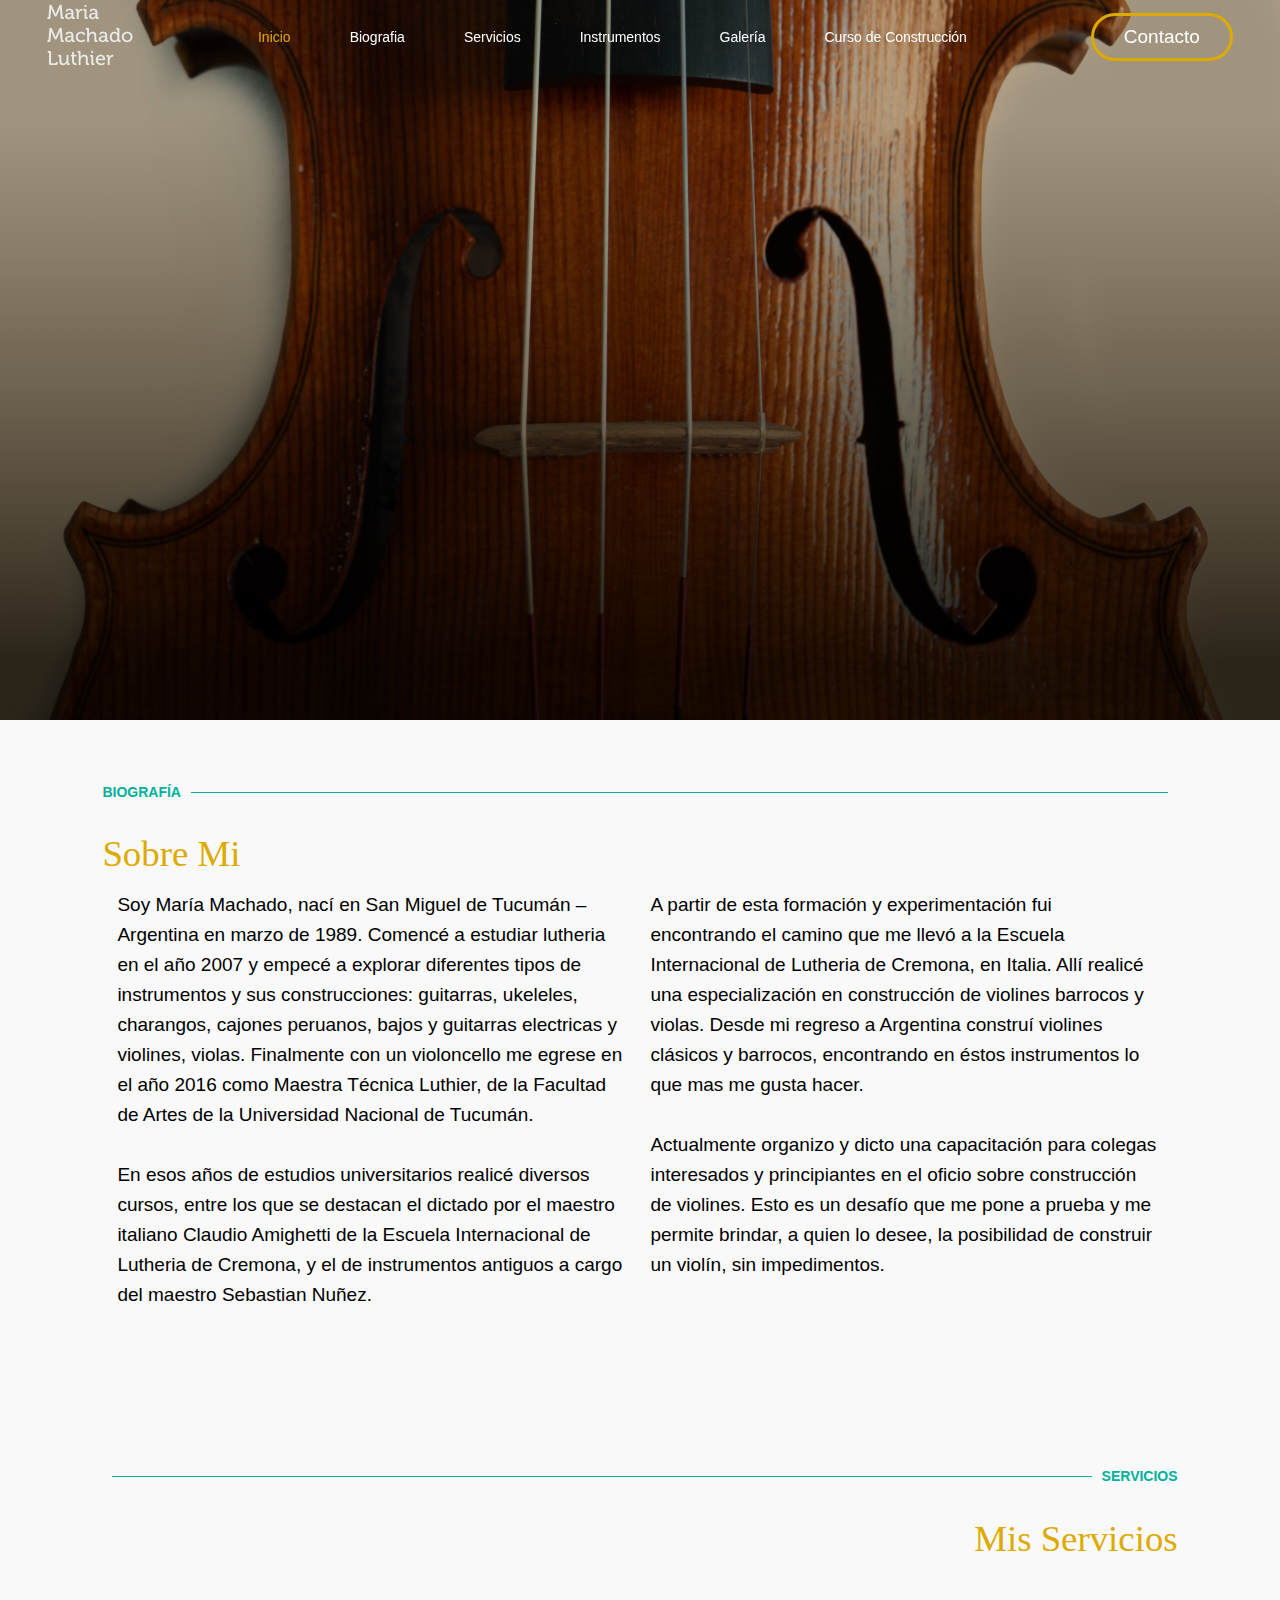
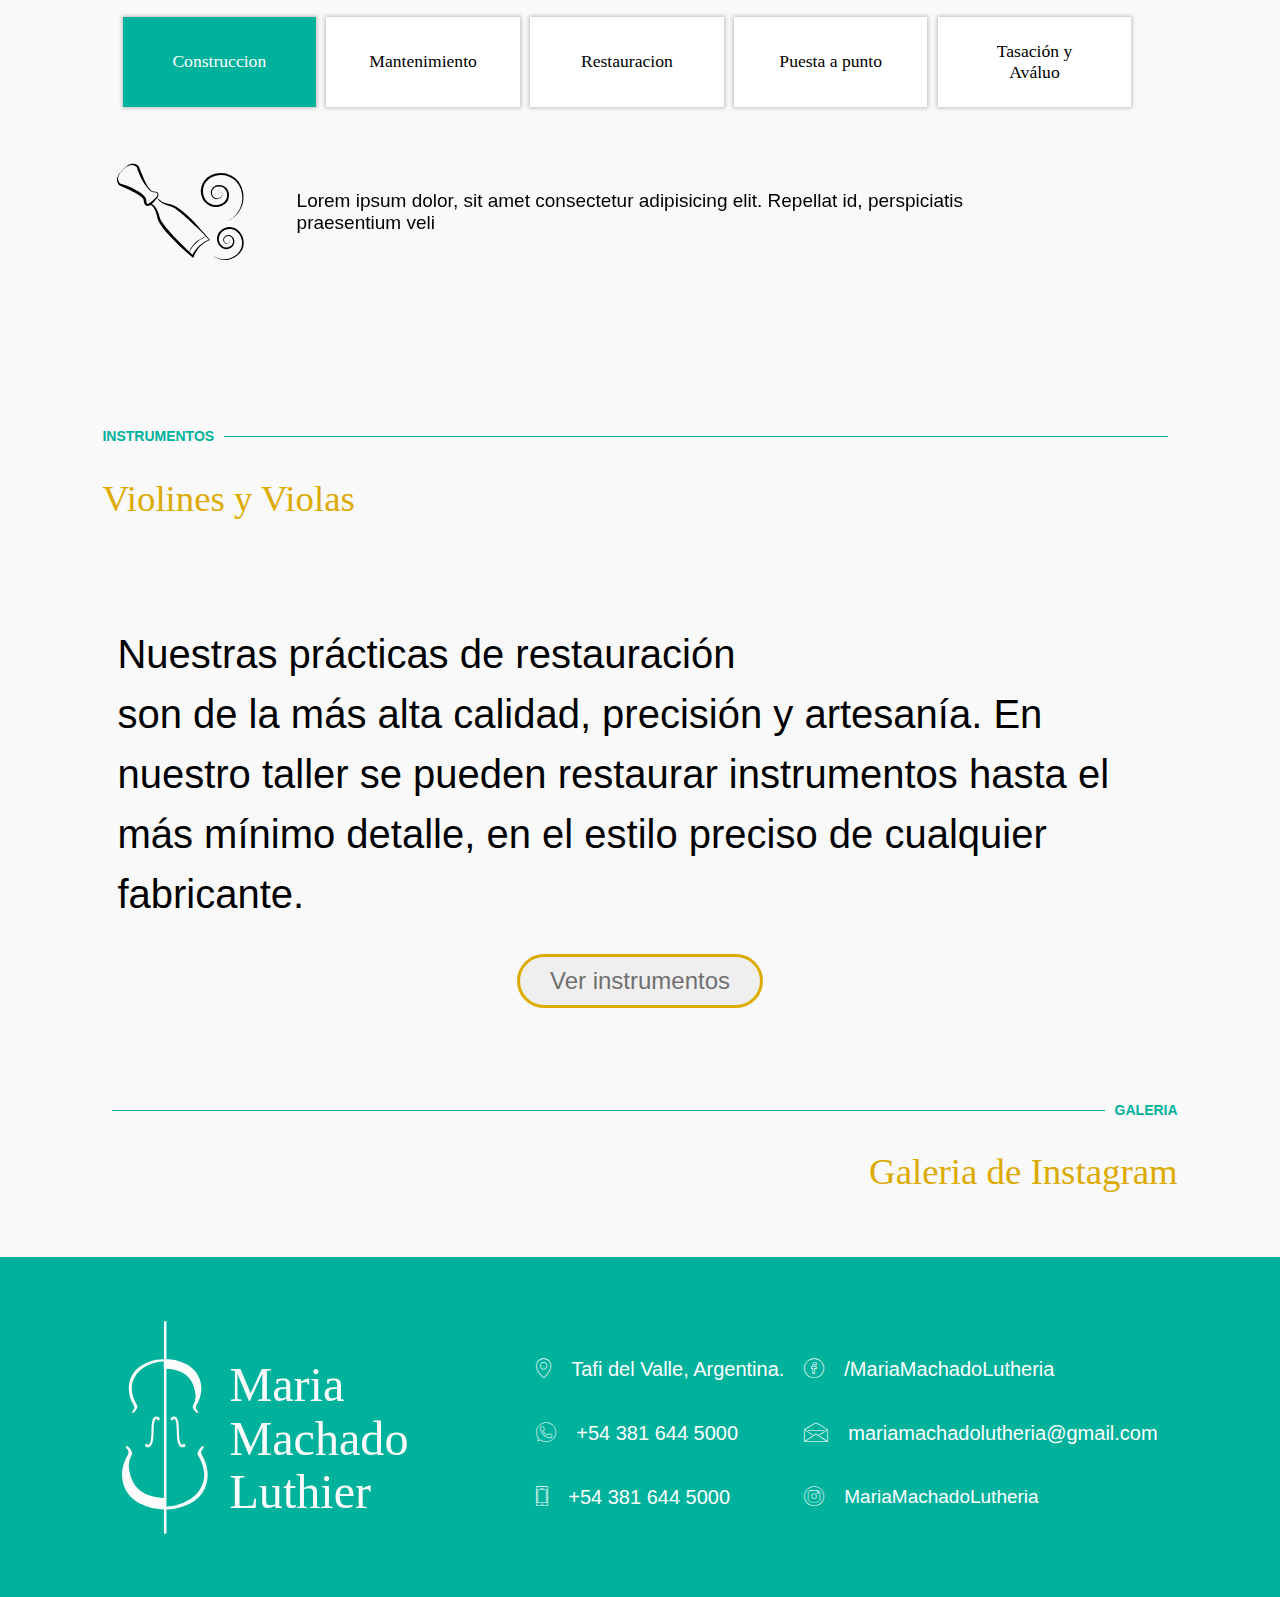
==== index.html @ 95b6842b "first Commit" ====
<!DOCTYPE html>
<html lang="en">

<head>
    <meta charset="UTF-8">
    <meta name="viewport" content="width=device-width, initial-scale=1.0">
    <link rel="stylesheet" href="css/style.css">
    <link rel="stylesheet" href="css/responsive.css">
    <link rel="stylesheet" href="https://use.typekit.net/msv7cdt.css">
    <link rel="stylesheet" href="css/violin.css">
    <link rel="stylesheet" href="css/style-fonts.css">
    <link rel="stylesheet" href="css/bootstrap-grid.min.css">

    <link rel="stylesheet" href="https://cdnjs.cloudflare.com/ajax/libs/animate.css/4.0.0/animate.min.css" />

    <!-- JQuery -->
    <script defer src="https://code.jquery.com/jquery-3.5.1.min.js"
        integrity="sha256-9/aliU8dGd2tb6OSsuzixeV4y/faTqgFtohetphbbj0=" crossorigin="anonymous"></script>

    <!-- JS -->
    <script src="js/data.js"></script>
    <script src="js/mainNav.js"></script>
    <script defer src="js/scrollSpy.min.js"></script>
    <script defer src="js/quitar.js"></script>
    <script defer src="js/app.js"></script>
    <title>Maria Machado Luthier</title>

</head>

<body>
    <header>
        <nav class="fix" id="nav">
            <picture>
                <source media="(min-width: 759px)" srcset="images/MariaMachadoLuthier.png">
                <img class="header-logo" src="Images/Logo maria.svg" alt="Maria Machado Luthier">
            </picture>
            <ul class="link-items">
                <a href="index.html">
                    <li class="active">Inicio</li>
                </a>
                <a href="#biografia">
                    <li>Biografia</li>
                </a>
                <a href="#servicios">
                    <li>Servicios</li>
                </a>
                <a href="#instrumentos">
                    <li>Instrumentos</li>
                </a>
                <a href="#galeria">
                    <li>Galería</li>
                </a>
                <a href="cursoDeConstruccion.html">
                    <li>Curso de Construcción</li>
                </a>
                <a class="mobile" href="contacto.html">
                    <li>Contacto</li>
                </a>
            </ul>
            <div class="contacto web">
                <a href="">
                    <p class="contact">Contacto</p>
                </a>
            </div>
            <div class="menu">
                <div class="linea1"></div>
                <div class="linea2"></div>
                <div class="linea3"></div>
            </div>
        </nav>
        <div class="banner" id="page1">
            <img class="banner-web" src="images/Banner.png" alt="Maria Machado Luthier">
            <img src="images/banner-mobile.svg" alt="Maria Machado Luthier" class="banner-mobile">
        </div>
    </header>

    <section class="biografia" id="biografia">
        <div class="separador">
            <p class="separador">BIOGRAFÍA</p>
            <div class="linea-separador"></div>
        </div>
        <div class="contenido">
            <h2>
                Sobre Mi
            </h2>
            <div class="container">
                <div class="bio">
                    <div class="texto-col1">
                        <p>Soy María Machado, nací en San Miguel de Tucumán – Argentina en marzo de 1989. Comencé a
                            estudiar
                            lutheria en el año 2007 y empecé a explorar diferentes tipos de instrumentos y sus
                            construcciones:
                            guitarras, ukeleles, charangos, cajones peruanos, bajos y guitarras electricas y violines,
                            violas.
                            Finalmente con un violoncello me egrese en el año 2016 como Maestra Técnica Luthier, de la
                            Facultad
                            de
                            Artes de la Universidad Nacional de Tucumán.</p>
                        <br>
                        <p>En esos años de estudios universitarios realicé diversos cursos, entre los que se destacan el
                            dictado
                            por
                            el maestro italiano Claudio Amighetti de la Escuela Internacional de Lutheria de Cremona, y
                            el
                            de
                            instrumentos antiguos a cargo del maestro Sebastian Nuñez.</p>
                        <br>
                    </div>
                    <div class="texto-col2">
                        <p>A partir de esta formación y experimentación fui encontrando el camino que me llevó a la
                            Escuela
                            Internacional de Lutheria de Cremona, en Italia. Allí realicé una especialización en
                            construcción de
                            violines barrocos y violas. Desde mi regreso a Argentina construí violines clásicos y
                            barrocos,
                            encontrando en éstos instrumentos lo que mas me gusta hacer.</p>
                        <br>
                        <p>Actualmente organizo y dicto una capacitación para colegas interesados y principiantes en el
                            oficio
                            sobre
                            construcción de violines. Esto es un desafío que me pone a prueba y me permite brindar, a
                            quien
                            lo
                            desee, la posibilidad de construir un violín, sin impedimentos.</p>
                    </div>
                </div>
            </div>
        </div>
    </section>
    <div class="parallax">

    </div>
    <section class="servicios" id="servicios">
        <div class="separador">
            <div class="linea-separador"></div>
            <p class="separador">SERVICIOS</p>
        </div>
        <h2>Mis Servicios</h2>
        <div class="webServ">
            <div class="container-fluid">
                <div class="boton-service">
                    <button class="servicios servicio serv-id active" id="0">
                        Construccion
                    </button>
                    <button class="servicios servicio serv-id" id="1">
                        Mantenimiento
                    </button>
                    <button class="servicios servicio serv-id" id="2">
                        Restauracion
                    </button>
                    <button class="servicios servicio serv-id" id="3">
                        Puesta a punto
                    </button>
                    <button class="servicios servicio serv-id" id="4">
                        Tasación y <br> Aváluo
                    </button>
                </div>
            </div>
            <div class="container" id="descript">
                <div class="row align-items-center animate__animated animate__fadeInUp">
                    <div class="col-md-2">
                        <span class="icon-construccion"></span>
                    </div>
                    <div class="col-md-8">
                        <p class="description">Lorem ipsum dolor, sit amet consectetur adipisicing elit. Repellat id,
                            perspiciatis praesentium veli</p>
                    </div>
                </div>
            </div>
        </div>
        <div class="mobile">
            <div class="boton-service accordeon">
                <button class="servicios servicio service-id" id="button0">
                    Construccion
                </button>
                <div class="row descripciones des0">
                    <p class="descripcion container">
                        Lorem ipsum dolor sit amet consectetur, adipisicing elit. Iste ipsam explicabo recusandae
                        voluptas consequuntur? Quae sapiente nobis explicabo ratione ad, incidunt tempora recusandae
                        provident autem officiis harum ut perspiciatis libero!
                    </p>
                </div>
                <button class="servicios servicio service-id" id="button1">
                    Mantenimiento
                </button>
                <div class="row descripciones des1">
                    <p class="descripcion container">
                        Lorem ipsum dolor sit amet consectetur, adipisicing elit. Iste ipsam explicabo recusandae
                        voluptas consequuntur? Quae sapiente nobis explicabo ratione ad, incidunt tempora recusandae
                        provident autem officiis harum ut perspiciatis libero!
                    </p>
                </div>
                <button class="servicios servicio service-id" id="button2">
                    Restauracion
                </button>
                <div class="row descripciones des2">
                    <p class="descripcion container">
                        Lorem ipsum dolor sit amet consectetur, adipisicing elit. Iste ipsam explicabo recusandae
                        voluptas consequuntur? Quae sapiente nobis explicabo ratione ad, incidunt tempora recusandae
                        provident autem officiis harum ut perspiciatis libero!
                    </p>
                </div>
                <button class="servicios servicio service-id" id="button3">
                    Puesta a punto
                </button>
                <div class="row descripciones des3">
                    <p class="descripcion container">
                        Lorem ipsum dolor sit amet consectetur, adipisicing elit. Iste ipsam explicabo recusandae
                        voluptas consequuntur? Quae sapiente nobis explicabo ratione ad, incidunt tempora recusandae
                        provident autem officiis harum ut perspiciatis libero!
                    </p>
                </div>
                <button class="servicios servicio service-id" id="button4">
                    Tasación y <br> Aváluo
                </button>
                <div class="row descripciones des4">
                    <p class="descripcion container">
                        Lorem ipsum dolor sit amet consectetur, adipisicing elit. Iste ipsam explicabo recusandae
                        voluptas consequuntur? Quae sapiente nobis explicabo ratione ad, incidunt tempora recusandae
                        provident autem officiis harum ut perspiciatis libero!
                    </p>
                </div>
            </div>
        </div>

    </section>


    <section class="instrumentos" id="instrumentos">
        <div class="separador">
            <p class="separador">INSTRUMENTOS</p>
            <div class="linea-separador"></div>
        </div>
        <h2>Violines y Violas</h2>
        <div class="container">
            <div class="fraseimagen">
                <img class="violin-cruzado" src="images/icons/violin-inclinado.svg" alt="Viola-recorte">
                <p class="frase-v">
                    Nuestras prácticas de restauración son de la más alta calidad, precisión y artesanía. En nuestro
                    taller
                    se pueden restaurar instrumentos hasta el más mínimo detalle, en el estilo preciso de cualquier
                    fabricante.
                </p>
            </div>

            <div class="boton">
                <a class="boton" href="violines-y-violas.html">
                    <button class="instrumentos">
                        Ver instrumentos
                    </button>
                </a>
            </div>
        </div>
    </section>
    <section class="galeria" id="galeria">
        <div class="separador">
            <div class="linea-separador"></div>
            <p class="separador">GALERIA</p>
        </div>
        <h2>Galeria de Instagram</h2>
    </section>

    <footer>
        <section class="footer">
            <div class="logo">
                <img src="images/logo-completo.svg" alt="">
            </div>
            <div class="col1">
                <div class="footer-1">
                    <div class="icono">
                        <span class="icon-map-pin"></span>
                    </div>
                    <div class="textos">
                        Tafi del Valle, Argentina.
                    </div>
                </div>
                <div class="footer-1">
                    <div class="icono">
                        <span class="icon-icono-whatsapp"></span>
                    </div>
                    <div class="textos">
                        +54 381 644 5000
                    </div>
                </div>
                <div class="footer-1">
                    <div class="icono">
                        <span class="icon-phone"></span>
                    </div>
                    <div class="textos">
                        +54 381 644 5000
                    </div>
                </div>
            </div>
            <div class="col1">
                <div class="footer-1">
                    <div class="icono">
                        <span class="icon-facebook"></span>
                    </div>
                    <div class="textos">
                        /MariaMachadoLutheria
                    </div>
                </div>
                <div class="footer-1">
                    <div class="icono">
                        <span class="icon-envelope"></span>
                    </div>
                    <div class="textos">
                        mariamachadolutheria@gmail.com
                    </div>
                </div>
                <div class="footer-1">
                    <div class="icono">
                        <span class="icon-instagram"></span>
                    </div>
                    <div class="textos">
                        <p>MariaMachadoLutheria</p> 
                    </div>
                </div>

            </div>
        </section>
    </footer>


</body>

</html>
---- css/style.css ----
*{
    font-family: 'museo-sans-rounded', sans-serif;
    font-weight: 100;
    padding: 0;
    margin: 0;
    box-sizing: border-box;
    text-decoration: none;
}

body{
    background-color: #F9F9F9;
}
h2{
    font-family: museo, serif;
    font-weight: 500;
    color: #DDAA00;
    font-size: 2.3rem;
    padding-top: 3%;
}
p{
    font-size: 19px;
}
nav{    
    font-family: 'museo-sans-rounded';
    font-weight: 100;
    display: flex;
    justify-content: space-around;
    position: absolute;
    width: 100%;
}

ul.link-items{
    display: flex;
    width: 40%;
    justify-content: space-around;
    align-self: center;
    list-style-type: none;
    text-decoration: none;
}
ul.link-items a{
    color: white;
    text-decoration: none;
}
a.mobile{
    display:none;
}
.contacto{
    align-self: center;
    border: solid 3px #DDAA00;
    padding: 10px 30px;
    border-radius: 40px;
}
p.contact{
    color: white;
}
img.banner-web{
    object-fit: cover;
    width: 100%;
    display: block;
    margin-top: 0%;
}
img.banner-mobile{
    display: none;
}
.menu{
    display: none;
    border: solid #DDAA00 2px;
    padding: 5px;
    border-radius: 3px;
}
.menu div{
    width: 26px;
    height: 2px;
    margin: 4px;
    background-color: #DDAA00;
}
.menu div.linea2{
    width: 20px;
}
nav.fix{
    position: fixed;
}
nav.dark{
    background-color: black;
    transition: 0.7s ease;
    z-index: 10;
}
img.pequena{
    width: 60px;
    padding: 10px 0px;
    transition: 0.7s ease;
}
section{
    padding-top: 5%;
    margin: 0px 8%;
}
section.biografia{
    padding-bottom: 5%;
}
div.separador{
    display: flex;
}
p.separador{
    font-family: museo-sans-display, sans-serif;
    font-weight: 800;
    color: #00b19c;
    font-size: 14px;
}
div.linea-separador{
    align-self: center;
    height: 1px;
    background-color: #00b19c;
    width: 100%;
    margin-left: 10px;
    margin-right: 10px;
}
div.bio{
    display: flex;
}
div.texto-col1{
    line-height: 30px;
    width: 49%;
    margin-right: 1%;
    font-size: 1.1rem;
    padding-top: 15px;

}
div.texto-col2{
    line-height: 30px;
    width: 49%;
    margin-left: 1%;
    font-size: 1.1rem;
    padding-top: 15px;
}
div.parallax{
    background-image: url('../Images/violin-volteado.png');
    background-size: contain;
    background-repeat: no-repeat;
    height: 300px;
    width: 100%;
    background-attachment: fixed;
    background-position: center;
}

/* Servicios */


section.servicios h2{
    text-align: end;
}
button.servicio{
    font-family: museo, serif;
    font-weight: 500;
    font-size: 1.3em;
    text-align: center;
}
.boton-service{
    margin-top: 5%;
    margin-bottom: 5%;
    display: flex;
}
button.servicios{
    margin: 0.5%;
    width: 18.5%;
    min-width: 20px;
    height: 90px;
    -webkit-box-shadow: 0px 0px 4px 1px rgba(0,0,0,0.24);
    -moz-box-shadow: 0px 0px 4px 1px rgba(0,0,0,0.24);
    box-shadow: 0px 0px 4px 1px rgba(0,0,0,0.24);
    border: none;
    background-color: #ffffff;
    padding: 2px;
}
button.servicios:hover{
    background-color: #00b19c;
    color: white;
}
button.servicios.active{
    -webkit-box-shadow: 0px 0px 4px 1px rgba(0,0,0,0.24);
    -moz-box-shadow: 0px 0px 4px 1px rgba(0,0,0,0.24);
    box-shadow: 0px 0px 4px 1px rgba(0,0,0,0.24);
    border: none;
    background-color: #00b19c;
    color: white;
}

.imagen-service{
    width: 50%;
    margin: auto;
    display: block;
}
#descript{
    height: 200px;
}
div.mobile{
    display: none;
}

/*violines y violas*/
/* section.instrumentos{
    position: relative;
} */
/* div.frase-violinesyviolas{
    position: relative;
    width: 100%;
} */
.violin-cruzado{
    transform: rotate(30deg);
    width: 35%;
    float: right;
    padding-right: 15%;
}
.frase-v{
    font-size: 40px;
    line-height: 60px;
}
.fraseimagen{
    overflow: hidden;
    margin-top: 10%;
}
button.instrumentos{
    border: solid 3px #DDAA00;
    padding: 10px 30px;
    border-radius: 40px;
    font-weight: 300;
    font-size: 24px;
    text-align: center;
    margin: 30px auto;
    color: #707070;
    display: block;
    cursor: pointer;
}
button.instrumentos:hover{
    border: solid 3px #DDAA00;
    background-color: #DDAA00;
    color: white;
    transition: 0.4s ease;
}
a.boton{
    outline: none;
}
.violas img{
    width: 90%;
}

/* Galeria Instagram */

section.galeria h2{
    text-align: end;
}

/* footer */

footer{
    background-color: #00b19c;
    margin-top: 5%;
}
section.footer{
    display: flex;
    justify-content: space-evenly;
}
div.logo img{
    padding-bottom: 15%;
    width: 80%;
}
div.col1{
    padding-top: 1.5%;
}
div.footer-1{
    display: flex;
    padding: 20px 0px;
    font-size: 20px;
    color: white;

}
div.icono{
    padding-right: 20px;
    color: white;

}


/*INSTRUMENTOS*/

li.active{
    color: #DDAA00;
    font-weight: 500;
}
section.violinesYViolas{
    padding-top: 8%;
}
h2.centro{
    text-align: center;
}
div.separador-instrumentos{
    padding-top: 6%;
    display: flex;
    justify-content: space-around;
}
div.lineaIzquierda{
    height: 1px;
    background-color: #00b19c;
    width: 45%;
    padding-left: 0px;
    align-self: center;
}
div.lineaDerecha{
    height: 1px;
    background-color: #00b19c;
    width: 45%;
    padding-right: 0px;
    align-self: center;
}
div.anio p.anio{
    text-align: center;
    color: #00b19c;
    font-family: museo-sans-display, sans-serif;
    font-weight: 800;
    font-size: 18px;
}
div.padre-v{
    display: flex;
    justify-content: space-around;
}
div.box-v{
    width: 30%;
    box-sizing: border-box;
    margin-top: 5%;
    background-color: white;
}
div.titulo-v h3{
    text-align: center;
    color: #00b19c;
    font-family: museo-sans-display, sans-serif;
    font-weight: 800;
    font-size: 18px;
    padding-top: 5%;
}
hr{
    height: 1px;
    background-color: #00b19c;
    width: 80%;
    margin: 5% auto;
    color: #00b19c;
    border: none;
}
div.img-v{
    display: block;
    box-sizing: border-box;
}
div.img-v img{
    display: block;
    width: 100%;
    box-sizing: border-box;
    padding-bottom: -3px;
}

/* DETALLE INSTRUMENTO */

section.muestra{
    display: flex;
    padding-top: 10%;
}
div.contenedor{
    display: flex;
    width: 30%;
    height: 500px;
}
div.imagen-grande{
    width: 77%;
    background-color: #FDFDFD;
    border: 1px solid #BFBFBF;
}
div.imagen-grande img{
    height: 100%;
    margin: auto;
    display: block;
    padding: 5px;
}
div.cont-tres{
    width: 20%;
    margin-left: 3%;
    display: flex;
    flex-direction: column;
    justify-content: space-between;
}
div.img-1{
    width: 100%;
    background-color: #FDFDFD;
    height: 25%;
    border: 1px solid #BFBFBF;
}

div.img-1-centro img{
    display: block;
    height: 100%;
    margin: auto;
}
div.img-1 img{
    display: block;
    height: 100%;
    margin: auto;
    padding: 5px;

}
div.descripcion{
    width: 37%;
    margin-left: 3%;
}
div.descripcion h3{
    font-family: museo, serif;
    font-weight: 500;
    color: #DDAA00;
    font-size: 2rem;
    padding-top: 3%;
}
div.descripcion h4{
    font-family: museo-sans, sans-serif;
    font-weight: 900;
    font-size: 1.5rem;
    padding-top: 5%;
    color: #707070;
}
div.modelo p{
    padding-top: 15px;
    font-size: 1.1rem;
}

/* CURSOS-DE-CONSTRUCCION */

div.cursos-contenido{
    padding-top: 70px;
    display: flex;
    height: 100%;
}
div.menu-lateral h3{
    color: #00b19c;
    font-family: museo-sans-display, sans-serif;
    font-weight: 800;
    font-size: 1.3rem;
}
div.menu-lateral ul{
    padding-top: 5%;
}
div.menu-lateral ul li{
    font-size: 1.1rem;
    line-height: 32px;
    border-bottom: solid 1px #00b19c;
    width: 70%;
    text-decoration: none;
    list-style-type: none;

}
div.menu-lateral{
    width: 30%;
    padding-left: 5%;
    max-width: 500px;
    border-right: #00b19c 2px solid;
    margin-top: 5%;
}

div.tiempo-modo{
    display: flex;
}
div.tiempo-modo h5{
    padding-top: 10px;
    padding-right: 10%;
    font-size: 1.2rem;
}
div.detalle{
    padding-top: 4%;
    padding-left: 5% !important;
}
div.detalle h2{
    padding-top: 0px;
}
div.detalle p{
    line-height: 40px;
}
div.clases{
    padding-top: 5%;
}
span.celeste{
    color: #1A9886;
    padding-right: 10px;
}
b{
    font-weight: 700;
}
button.inscribite{
    border: solid 3px #00b19c;
    padding: 10px 30px;
    border-radius: 40px;
    font-weight: 300;
    font-size: 20px;
    text-align: center;
    margin: 30px auto;
    color: #707070;
    display: block;
    cursor: pointer;
    background-color: white;
}
button.inscribite:hover{
    border: solid 3px #00b19c;
    background-color: #00b19c;
    color: white;
    transition: 0.4s ease;
}

/* formulario de inscripcion modal */

div.flexbox{
    display: flex;
    justify-content: space-between;
}
.linea-titulo-centro-izquierda{
    height: 1px;
    background-color: #00b19c;
    width: 38%;
    align-self: center;
}
.titulo-centro{
    text-align: center;
    color: #00b19c;
    font-family: museo-sans-display, sans-serif;
    font-weight: 800;
    font-size: 18px;
}
section.formulario p.titulo-centro{
    padding-left: 10px;
    padding-right: 10px;
}
.linea-titulo-centro-derecha{
    height: 1px;
    background-color: #00b19c;
    width: 38%;
    align-self: center;
}
div.formulario{
    padding-top: 20px;
}
div.form-item{
    background-color: #f9f9f9;
    text-align: center;
    width: 50%;
    display: block;
    margin: auto;
    padding: 15px 0px;
    font-size: 18px;
}
.primero{
    padding-top: 25px !important;
}
input.item-form{
    border: none;
    border-bottom: 1px solid rgb(197, 197, 197);
    background-color: #f9f9f9;
}
input.item-form:focus{
    border: none;
    border-bottom: 3px solid #00b19c;
    outline: none;
}




input[type=range] {
    -webkit-appearance: none;
    width: 90%;
    margin: 12.45px 0;
  }
  input[type=range]:focus {
    outline: none;
  }
  input[type=range]::-webkit-slider-runnable-track {
    width: 100%;
    height: 5.1px;
    cursor: pointer;
    box-shadow: 0px 0px 4.2px #00b19c, 0px 0px 0px #00cbb2;
    background: #ffffff;
    border-radius: 18.4px;
    border: 0px solid #ffffff;
  }
  input[type=range]::-webkit-slider-thumb {
    box-shadow: 1.7px 1.7px 6.7px rgba(187, 187, 187, 0.58), 0px 0px 1.7px rgba(200, 200, 200, 0.58);
    border: 6.3px solid #ffffff;
    height: 19px;
    width: 19px;
    border-radius: 20px;
    background: #00b19c;
    cursor: pointer;
    -webkit-appearance: none;
    margin-top: -6.95px;
  }
  input[type=range]:focus::-webkit-slider-runnable-track {
    background: #ffffff;
  }
    input[type=range]::-moz-range-track {
    width: 100%;
    height: 5.1px;
    cursor: pointer;
    box-shadow: 0px 0px 4.2px #00b19c, 0px 0px 0px #00cbb2;
    background: #ffffff;
    border-radius: 18.4px;
    border: 0px solid #ffffff;
  }
  input[type=range]::-moz-range-thumb {
    box-shadow: 1.7px 1.7px 6.7px rgba(187, 187, 187, 0.58), 0px 0px 1.7px rgba(200, 200, 200, 0.58);
    border: 6.3px solid #ffffff;
    height: 19px;
    width: 19px;
    border-radius: 30px;
    background: #00b19c;
    cursor: pointer;
  }
  input[type=range]::-ms-track {
    width: 100%;
    height: 5.1px;
    cursor: pointer;
    background: transparent;
    border-color: transparent;
    color: transparent;
  }
  input[type=range]::-ms-fill-lower {
    background: #858585;
    border: 0px solid #ffffff;
    border-radius: 36.8px;
    box-shadow: 0px 0px 4.2px #00b19c, 0px 0px 0px #00cbb2;
  }
  input[type=range]::-ms-fill-upper {
    background: #ffffff;
    border: 0px solid #ffffff;
    border-radius: 36.8px;
    box-shadow: 0px 0px 4.2px #00b19c, 0px 0px 0px #00cbb2;
  }
  input[type=range]::-ms-thumb {
    box-shadow: 1.7px 1.7px 6.7px rgba(187, 187, 187, 0.58), 0px 0px 1.7px rgba(200, 200, 200, 0.58);
    border: 6.3px solid #ffffff;
    height: 30px;
    width: 19px;
    border-radius: 19px;
    background: #00b19c;
    cursor: pointer;
    height: 5.1px;
  }
  input[type=range]:focus::-ms-fill-lower {
    background: #ffffff;
  }
  input[type=range]:focus::-ms-fill-upper {
    background: #ffffff;
  }

  
  
.item-form{
    width: 90%;
    font-size: 18px;
}
div.range{
    padding: 0px 25px;
    color: #7e7e7e;
}
p.nivel{
    padding-bottom: 10px;
    text-align: start;
    padding-left: 25px;
    color: #7e7e7e;
}
.textarea{
    height: 100px;
}
.textarea:focus{
    height: 100px;
    border: 2px solid #00b19c ;
    outline: #00b19c;
}
.modal{
    display: none;
}
.transision{
    transition: 2s ease;
}

/* CONTACTO */
section.contacto-section{
    padding-top: 10%;
}
.separador-flex{
    display: flex;
}
.linea-separador-contacto{
    align-self: center;
    height: 1px;
    background-color: #00b19c;
    width: 80%;
    margin-left: 10px;
    margin-right: 10px;
}
.linea-separador-mensaje{
    align-self: center;
    height: 1px;
    background-color: #DDAA00;
    width: 80%;
    margin-left: 10px;
    margin-right: 10px;
}
.contaInfo{
    width: 50%;
}
.contaForm{
    width: 50%;
   
}
.ContactInfoForm{
    display: flex;
}
p.men1{
    color: #DDAA00;
}

div.flex{
    display: flex;
}
div.contacto-info{
    padding-top: 5%;
    display: block;
    margin: auto;

}
div.info-contacto{
    display: flex;
    padding: 15px 0px;
    justify-content: stretch;
}
div.iconContact{
    padding: 0px 40px;
}
div.textContact{
    margin-left: 2%;
    text-align: start;
    align-items: center;
}
.wapp, .facebk, .igm{
    font-size: 2em;
    color: #00b19c

}
.sobre, .mapa{
    font-size: 1.7em;
    color: #00b19c

}
/* FORMULARIO */
div.formulario-contacto-info{
    padding-top: 5%;
    padding-left: 20px;
    display: block;
    margin: auto;
}
div.formContact{
    padding: 15px 0px;

}
input, textarea{
    border: none;
    width: 75%;
    border-bottom: 1px solid #DDAA00;
    font-size: 19px;
    background-color: #F9F9F9;
}
---- css/responsive.css ----
@media (max-width: 1500px){
    ul.link-items {
        width: 50%;
    }
}
@media(max-width: 1300px) {

    nav{
        font-size: 14px;
    }
    ul.link-items{
        width: 60%;
    }
    div.web{
        display: none;
    }
    div.contacto.web{
        display: inline;
    }
    div.servicios.mobile{
        display: block;
        padding-top: 5%;
        display: flex;
        justify-content: space-evenly;
    }
    div.servicio-m{
        display: block;
    }
    div.uno{
        align-self: center;
    }

    div.parallax{
        display: none;
    }
    button.servicio{
        font-size: 1.1em;
    }
    div.violin-inclinado{
        display: block;
        height: 50vh;
        position: relative;
    }
    div.violin-inclinado img{
        position: absolute;
        top: -5%;
        right: 50%;
    }
    div.violin-inclinado p{
        position: absolute;
        text-align: end;
        width: 50%;
        line-height: 30px;
        bottom: 40%;
        left: 45%;
    }
    div.frase-violinesyviolas{
    display: none;
    }


}
@media(max-width: 1000px) {
    button.servicio{
        font-size: 1em;
    }
}

@media(max-width: 768px){
    div.webServ{
        display: none !important;
    }
    .mobile{
        display: inherit !important;
    }
    body{
        overflow-x: hidden;
    }
    nav{
        display: inline;
        background-color: white;
        height: 70px;
        z-index: 20;
    }
    nav.active{
        height: 70vh;
        transition: 0.5s ease;
    }
    nav.dark{
        background-color: white;
        transition: 0.7s ease;
        z-index: 10;
    }
    img.pequena{
        width: 79px;
        padding: 0px;
        transition: 0.7s ease;
    }
    picture{
        padding-left: 40%;
    }
    ul.link-items{
        flex-direction: column;
        height: 20vh;
        text-align: center;
        width: 100%;
        padding-top: 180px;
        transform: translateX(100%);
        transition: 0.5s ease-in;
    }
    ul.link-items li{
        border-bottom: #00b19c 1px solid;
        width: 70%;
        margin-left: 15%;
        padding: 15px;
        opacity: 0;
    }
    p.frase-v{
        font-size: 18px;
        line-height: 25px;
        font-weight: 300;
    }
    p.contact{
        color: black;
    }
    ul.link-items a{
        color: black;
    }
    .contacto.web{
        display:none
    }
    .menu{
        display: block;
        position: absolute;
        top: 17px;
        right: 25px;
        cursor: pointer;
    }

    ul.link-items-active{
        transform: translateX(0%);
    }
    .contacto-active{
        transform: translateX(0%);
    }
    @keyframes navLinkFade {
        from{
            opacity: 0;
            transform: translateX(50px);
        }
        to{
            opacity: 1;
            transform: translateX(0px);
        }
    }

    .toggle .linea1{
        transform: rotate(-45deg) translate(-4px,5px);
        transition: 0.5s ease;

    }
    .toggle .linea2{
        opacity: 0;
        transition: 0.3s ease;

    }
    .toggle .linea3{
        transform: rotate(45deg) translate(-4px,-5px);
        transition: 0.5s ease;

    }
    div.contacto.web{
        display: none;
    }
    img.banner-web{
        display: none;
    }
    img.banner-mobile{
        object-fit: cover;
        width: 100%;
        display: block;
        margin-top: 0%;
    }
    div.bio{
        display: inline;
    }
    div.texto-col1{
        width: 90%;
    }
    div.texto-col2{
        width: 90%;
        margin-top: 0px;
    }
    /* SERVICIOS */
    .boton-service{
        flex-direction: column;
    }
    button.servicios{
        margin: 0.5%;
        width: 100%;
        min-width: 20px;
        height: 50px;
    }
    div.servicios.mobile img{
        width: 80%;
        margin: 0px 10%;
    }
    .accordeon.descripciones{
        padding-top: 15px;
        padding-bottom: 15px;
        }

    .icon-construccion{
        font-size: 10px !important;
    }

    /* violines */
    .violines h3{
        font-size: 1.3rem;   
    }
    .violas h3{
        position: absolute;
        bottom: 45%;
        right: 45%;
        font-size: 1.3rem;
        color: white;
    }

    /* footer */

    section.footer{
    flex-direction: column;  
    justify-content: center; 
    padding: 10px 5%;
    }
    div.footer-1{
        font-size: 16px;
    }
    div.logo img{
        margin-left: 4%;
        width: 250px;
    }

    /* Instrumentos */
    
    section.violinesYViolas{
        padding-top: 70px;
    }
    div.padre-v{
        flex-direction: column;
    }
    div.box-v{
        width: 100%;
    }

    /* DESCRIPCION INSTRUMENTO */

    section.muestra{
        display: flex;
        padding-top: 20%;
        flex-direction: column;
    }

    div.contenedor{
        flex-direction: column;
        width: 100% !important;
        height: 600px;
    }
    .imgbig{
    }
    div.imagen-grande{
        width: 100%;
        height: 400px;
    }
    div.cont-tres{
        flex-direction: row;
        width: 100%;
        margin: 0px;
        height: 600px;
    }
    div.descripcion{
        width: 100%;
        display: block;
    }


    /* cursos-contenido */


    div.cursos-contenido{
        flex-direction: column;
    }
    div.menu-lateral h3{
        color: #00b19c;
        font-family: museo-sans-display, sans-serif;
        font-weight: 800;
        font-size: 1rem;
        text-align: center;
    }
    div.menu-lateral ul{
        padding-top: 5%;
    }
    div.menu-lateral ul li{
        text-align: center;
        font-size: 1rem;
        line-height: 32px;
        border-bottom: solid 1px #00b19c;
        text-decoration: none;
        list-style-type: none;
        color: black;
        display: block;
        margin: auto;
    }
    div.menu-lateral{
        width: 100%;
        background-color: #F9F9F9;
        padding-top: 90px;
        padding-left: 0px;
        max-width: 800px;

    }
    
    div.tiempo-modo{
        display: flex;
        margin-left: 5%;
        justify-content: center;
    }
    div.tiempo-modo h5{
        padding-top: 10px;
        font-size: 1rem;        
    }
    div.detalle{
        padding-top: 4%;
        margin-left: 5%;
        margin-right: 5%;
        padding-left: 0px !important;
    }
    div.detalle h2{
        padding-top: 0px;
        font-size: 1.4rem;
        text-align: center;
    }
    div.detalle p{
        line-height: 40px;
    }
    div.clases{
        padding-top: 5%;
    }

    /* CONTACT0 */

    div.ContactInfoForm{
        flex-direction: column;
        padding-top: 70px;
    }
    div.contaInfo{
        width: 100%;
    }
    div.contaForm{
        width: 100%;
        padding-top: 40px;
    }
    input, textarea{
        width: 80%;
    }

}
---- css/violin.css ----
@media(max-width: 2900px){
    div.frase-violinesyviolas{
        height: 154vh;
    }
}
@media(max-width: 2600px){
    div.frase-violinesyviolas{
        height: 142vh;
    }
} 
@media(max-width: 2500px){
    div.frase-violinesyviolas{
        height: 140vh;
    }
}
@media(max-width: 2400px){
    div.frase-violinesyviolas{
        height: 135vh;
    }
    div.contenedor{
        width: 35%;
    }
}
@media(max-width: 2300px){
    div.frase-violinesyviolas{
        height: 130vh;
    }
}
@media(max-width: 2200px){
    div.frase-violinesyviolas{
        height: 125vh;
    }
}
@media(max-width: 2100px){
    div.frase-violinesyviolas{
        height: 117vh;
    }

    div.contenedor{
        width: 40%;
    }
}
}@media(max-width: 2000px){
    div.frase-violinesyviolas{
        height: 112vh;
    }
}

@media(max-width: 1900px){
    div.frase-violinesyviolas{
        height: 106vh;
    }

}
@media(max-width: 1800px){
    div.frase-violinesyviolas{
        height: 100vh;
    }
    div.contenedor{
        width: 50%;
    }
}
@media(max-width: 1700px){
    div.frase-violinesyviolas{
        height: 95vh;
    }
}
@media(max-width: 1600px){
    div.frase-violinesyviolas{
        height: 93vh;
    }
}
@media(max-width: 1500px){
    div.frase-violinesyviolas{
        height: 85vh;
    }
}
@media(max-width: 1400px){
    div.frase-violinesyviolas{
        height: 77vh;
    }
    div.contenedor{
        width: 60%;
    }
}
---- css/style-fonts.css ----
@font-face {
  font-family: 'icomoon';
  src:  url('../fonts/icomoon.eot?dkbqtk');
  src:  url('../fonts/icomoon.eot?dkbqtk#iefix') format('embedded-opentype'),
    url('../fonts/icomoon.ttf?dkbqtk') format('truetype'),
    url('../fonts/icomoon.woff?dkbqtk') format('woff'),
    url('../fonts/icomoon.svg?dkbqtk#icomoon') format('svg');
  font-weight: normal;
  font-style: normal;
  font-display: block;
}

[class^="icon-"], [class*=" icon-"] {
  /* use !important to prevent issues with browser extensions that change fonts */
  font-family: 'icomoon' !important;
  speak: never;
  font-style: normal;
  font-weight: normal;
  font-variant: normal;
  text-transform: none;
  line-height: 1;

  /* Better Font Rendering =========== */
  -webkit-font-smoothing: antialiased;
  -moz-osx-font-smoothing: grayscale;
}

.icon-instagram:before {
  content: "\e905";
}
.icon-icono-whatsapp:before {
  content: "\e906";
}
.icon-tasacion:before {
  content: "\e904";
  font-size: 10em;
}
.icon-construccion:before {
  content: "\e900";
  font-size: 6em;
}
.icon-mantenimiento:before {
  content: "\e901";
  font-size: 6em;
}
.icon-Puestapunto:before {
  content: "\e902";
  font-size: 10em;
}
.icon-Restauracion:before {
  content: "\e903";
  font-size: 8em;
}
.icon-mobile:before {
  content: "\e000";
}
.icon-laptop:before {
  content: "\e001";
}
.icon-desktop:before {
  content: "\e002";
}
.icon-tablet:before {
  content: "\e003";
}
.icon-phone:before {
  content: "\e004";
}
.icon-document:before {
  content: "\e005";
}
.icon-documents:before {
  content: "\e006";
}
.icon-search:before {
  content: "\e007";
}
.icon-clipboard:before {
  content: "\e008";
}
.icon-newspaper:before {
  content: "\e009";
}
.icon-notebook:before {
  content: "\e00a";
}
.icon-book-open:before {
  content: "\e00b";
}
.icon-browser:before {
  content: "\e00c";
}
.icon-calendar:before {
  content: "\e00d";
}
.icon-presentation:before {
  content: "\e00e";
}
.icon-picture:before {
  content: "\e00f";
}
.icon-pictures:before {
  content: "\e010";
}
.icon-video:before {
  content: "\e011";
}
.icon-camera:before {
  content: "\e012";
}
.icon-toolbox:before {
  content: "\e014";
}
.icon-briefcase:before {
  content: "\e015";
}
.icon-wallet:before {
  content: "\e016";
}
.icon-gift:before {
  content: "\e017";
}
.icon-grid:before {
  content: "\e019";
}
.icon-expand:before {
  content: "\e01a";
}
.icon-focus:before {
  content: "\e01b";
}
.icon-edit:before {
  content: "\e01c";
}
.icon-adjustments:before {
  content: "\e01d";
}
.icon-ribbon:before {
  content: "\e01e";
}
.icon-hourglass:before {
  content: "\e01f";
}
.icon-lock:before {
  content: "\e020";
}
.icon-megaphone:before {
  content: "\e021";
}
.icon-shield:before {
  content: "\e022";
}
.icon-trophy:before {
  content: "\e023";
}
.icon-flag:before {
  content: "\e024";
}
.icon-map:before {
  content: "\e025";
}
.icon-puzzle:before {
  content: "\e026";
}
.icon-basket:before {
  content: "\e027";
}
.icon-envelope:before {
  content: "\e028";
}
.icon-streetsign:before {
  content: "\e029";
}
.icon-telescope:before {
  content: "\e02a";
}
.icon-gears:before {
  content: "\e02b";
}
.icon-key:before {
  content: "\e02c";
}
.icon-paperclip:before {
  content: "\e02d";
}
.icon-attachment:before {
  content: "\e02e";
}
.icon-pricetags:before {
  content: "\e02f";
}
.icon-lightbulb:before {
  content: "\e030";
}
.icon-layers:before {
  content: "\e031";
}
.icon-pencil:before {
  content: "\e032";
}
.icon-tools:before {
  content: "\e033";
}
.icon-tools-2:before {
  content: "\e034";
}
.icon-scissors:before {
  content: "\e035";
}
.icon-paintbrush:before {
  content: "\e036";
}
.icon-magnifying-glass:before {
  content: "\e037";
}
.icon-circle-compass:before {
  content: "\e038";
}
.icon-linegraph:before {
  content: "\e039";
}
.icon-mic:before {
  content: "\e03a";
}
.icon-strategy:before {
  content: "\e03b";
}
.icon-beaker:before {
  content: "\e03c";
}
.icon-caution:before {
  content: "\e03d";
}
.icon-recycle:before {
  content: "\e03e";
}
.icon-anchor:before {
  content: "\e03f";
}
.icon-profile-male:before {
  content: "\e040";
}
.icon-profile-female:before {
  content: "\e041";
}
.icon-bike:before {
  content: "\e042";
}
.icon-wine:before {
  content: "\e043";
}
.icon-hotairballoon:before {
  content: "\e044";
}
.icon-globe:before {
  content: "\e045";
}
.icon-genius:before {
  content: "\e046";
}
.icon-map-pin:before {
  content: "\e047";
}
.icon-dial:before {
  content: "\e048";
}
.icon-chat:before {
  content: "\e049";
}
.icon-heart:before {
  content: "\e04a";
}
.icon-cloud:before {
  content: "\e04b";
}
.icon-upload:before {
  content: "\e04c";
}
.icon-download:before {
  content: "\e04d";
}
.icon-target:before {
  content: "\e04e";
}
.icon-hazardous:before {
  content: "\e04f";
}
.icon-piechart:before {
  content: "\e050";
}
.icon-speedometer:before {
  content: "\e051";
}
.icon-global:before {
  content: "\e052";
}
.icon-compass:before {
  content: "\e053";
}
.icon-lifesaver:before {
  content: "\e054";
}
.icon-clock:before {
  content: "\e055";
}
.icon-aperture:before {
  content: "\e056";
}
.icon-quote:before {
  content: "\e057";
}
.icon-scope:before {
  content: "\e058";
}
.icon-alarmclock:before {
  content: "\e059";
}
.icon-refresh:before {
  content: "\e05a";
}
.icon-happy:before {
  content: "\e05b";
}
.icon-sad:before {
  content: "\e05c";
}
.icon-facebook:before {
  content: "\e05d";
}
.icon-twitter:before {
  content: "\e05e";
}
.icon-googleplus:before {
  content: "\e05f";
}
.icon-rss:before {
  content: "\e060";
}
.icon-tumblr:before {
  content: "\e061";
}
.icon-linkedin:before {
  content: "\e062";
}
.icon-dribbble:before {
  content: "\e063";
}
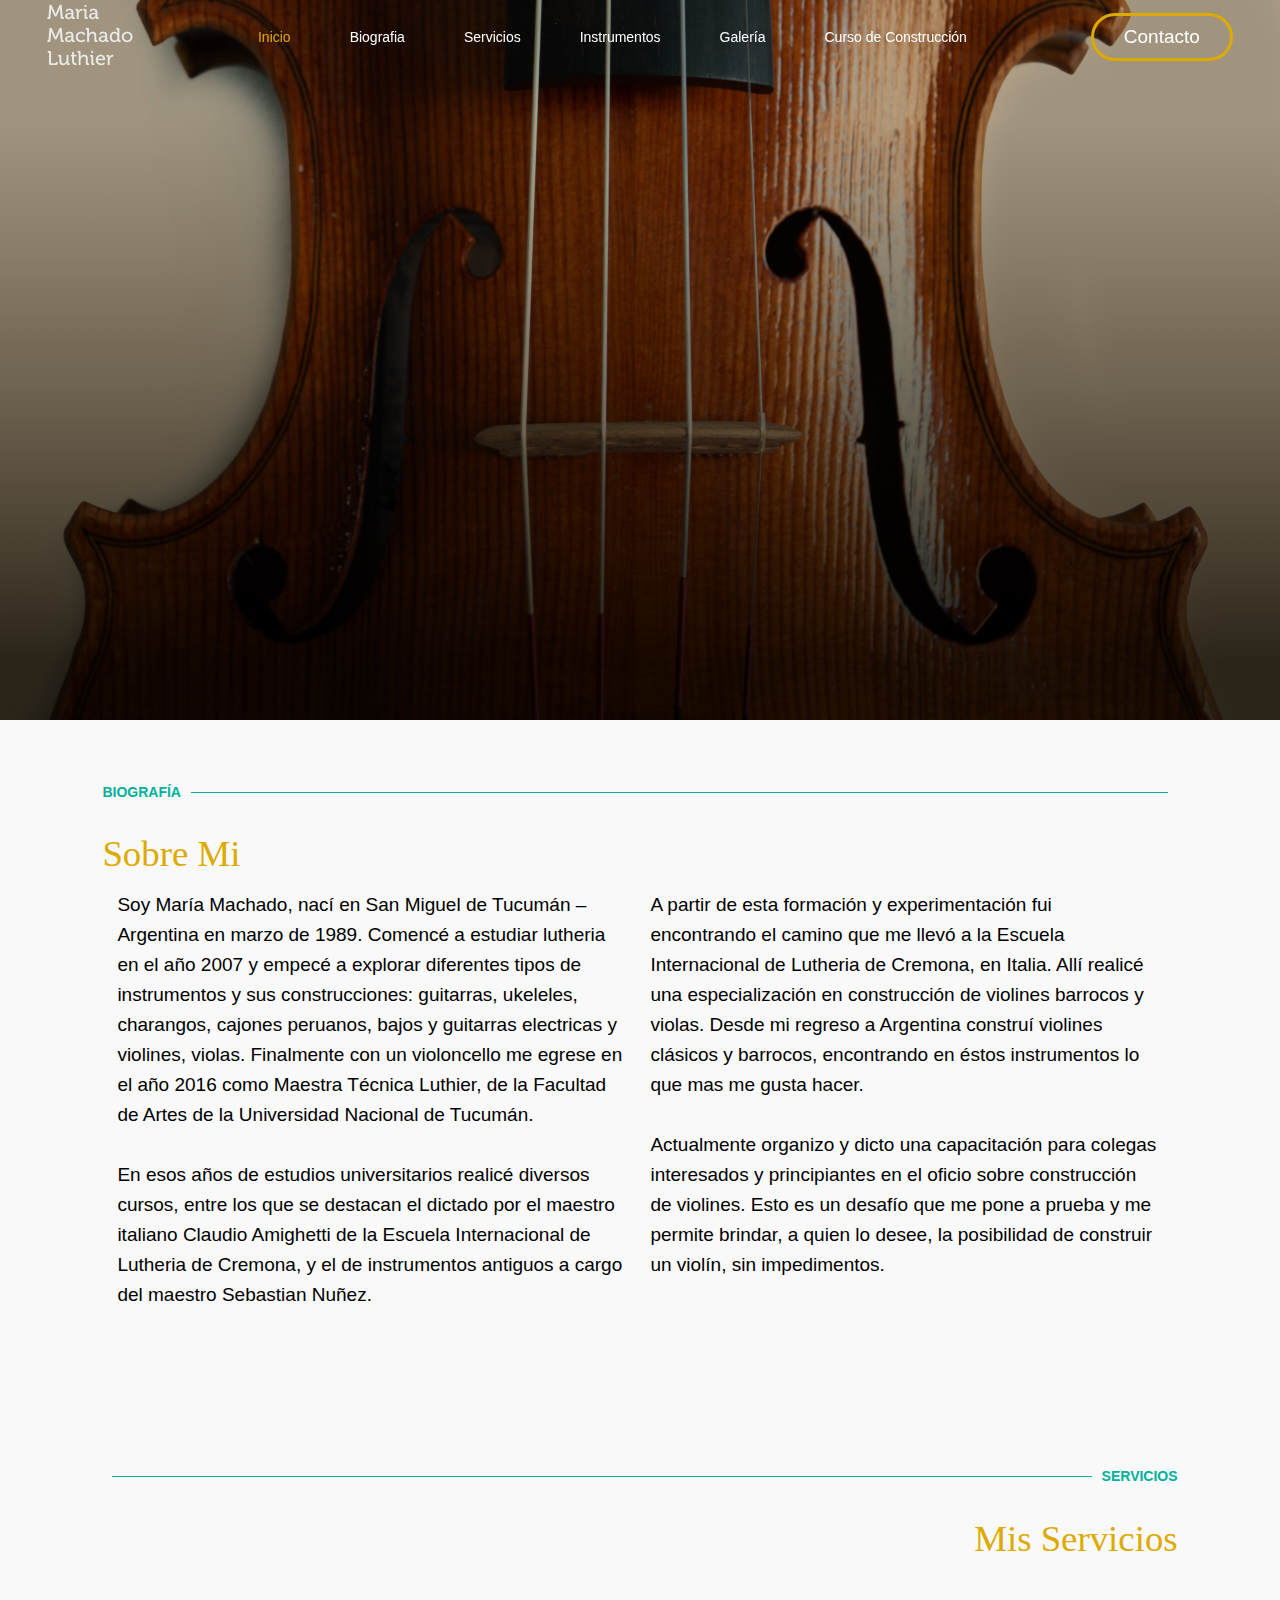
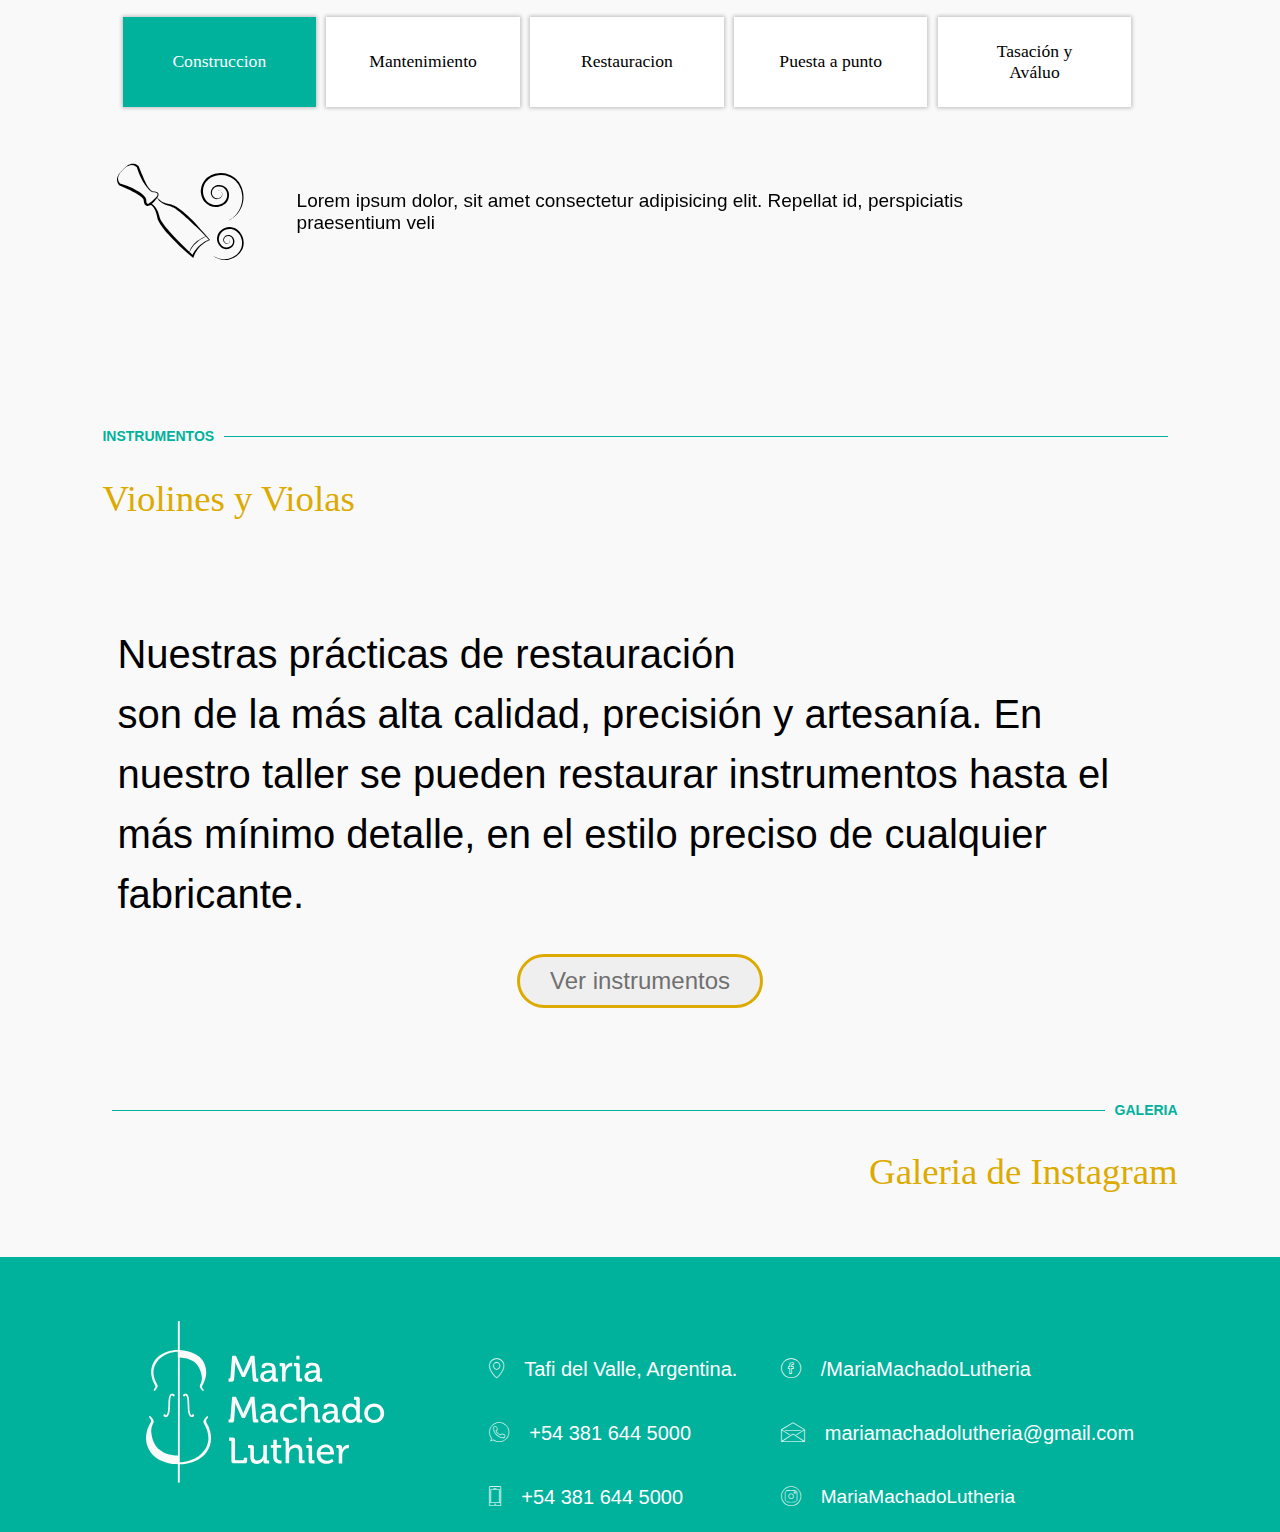
==== commit 065047eb: "cambioPicture" ====
--- a/index.html
+++ b/index.html
@@ -32,7 +32,7 @@
         <nav class="fix" id="nav">
             <picture>
                 <source media="(min-width: 759px)" srcset="images/MariaMachadoLuthier.png">
-                <img class="header-logo" src="Images/Logo maria.svg" alt="Maria Machado Luthier">
+                <img class="header-logo responsivePequeña" src="images/Logo maria.svg" alt="Maria Machado Luthier">
             </picture>
             <ul class="link-items">
                 <a href="index.html">
--- a/css/style.css
+++ b/css/style.css
@@ -134,7 +134,7 @@
     padding-top: 15px;
 }
 div.parallax{
-    background-image: url('../Images/violin-volteado.png');
+    background-image: url('../images/violin-volteado.png');
     background-size: contain;
     background-repeat: no-repeat;
     height: 300px;
@@ -539,6 +539,7 @@
 }
 div.formulario{
     padding-top: 20px;
+    width: 100%;
 }
 div.form-item{
     background-color: #f9f9f9;
--- a/css/responsive.css
+++ b/css/responsive.css
@@ -67,6 +67,9 @@
 }
 
 @media(max-width: 768px){
+    .responsivePequeña{
+        width: 79px;
+    }
     div.webServ{
         display: none !important;
     }
@@ -346,6 +349,9 @@
     div.clases{
         padding-top: 5%;
     }
+    div.form-item{
+        width: 100%;
+    }
 
     /* CONTACT0 */
 
